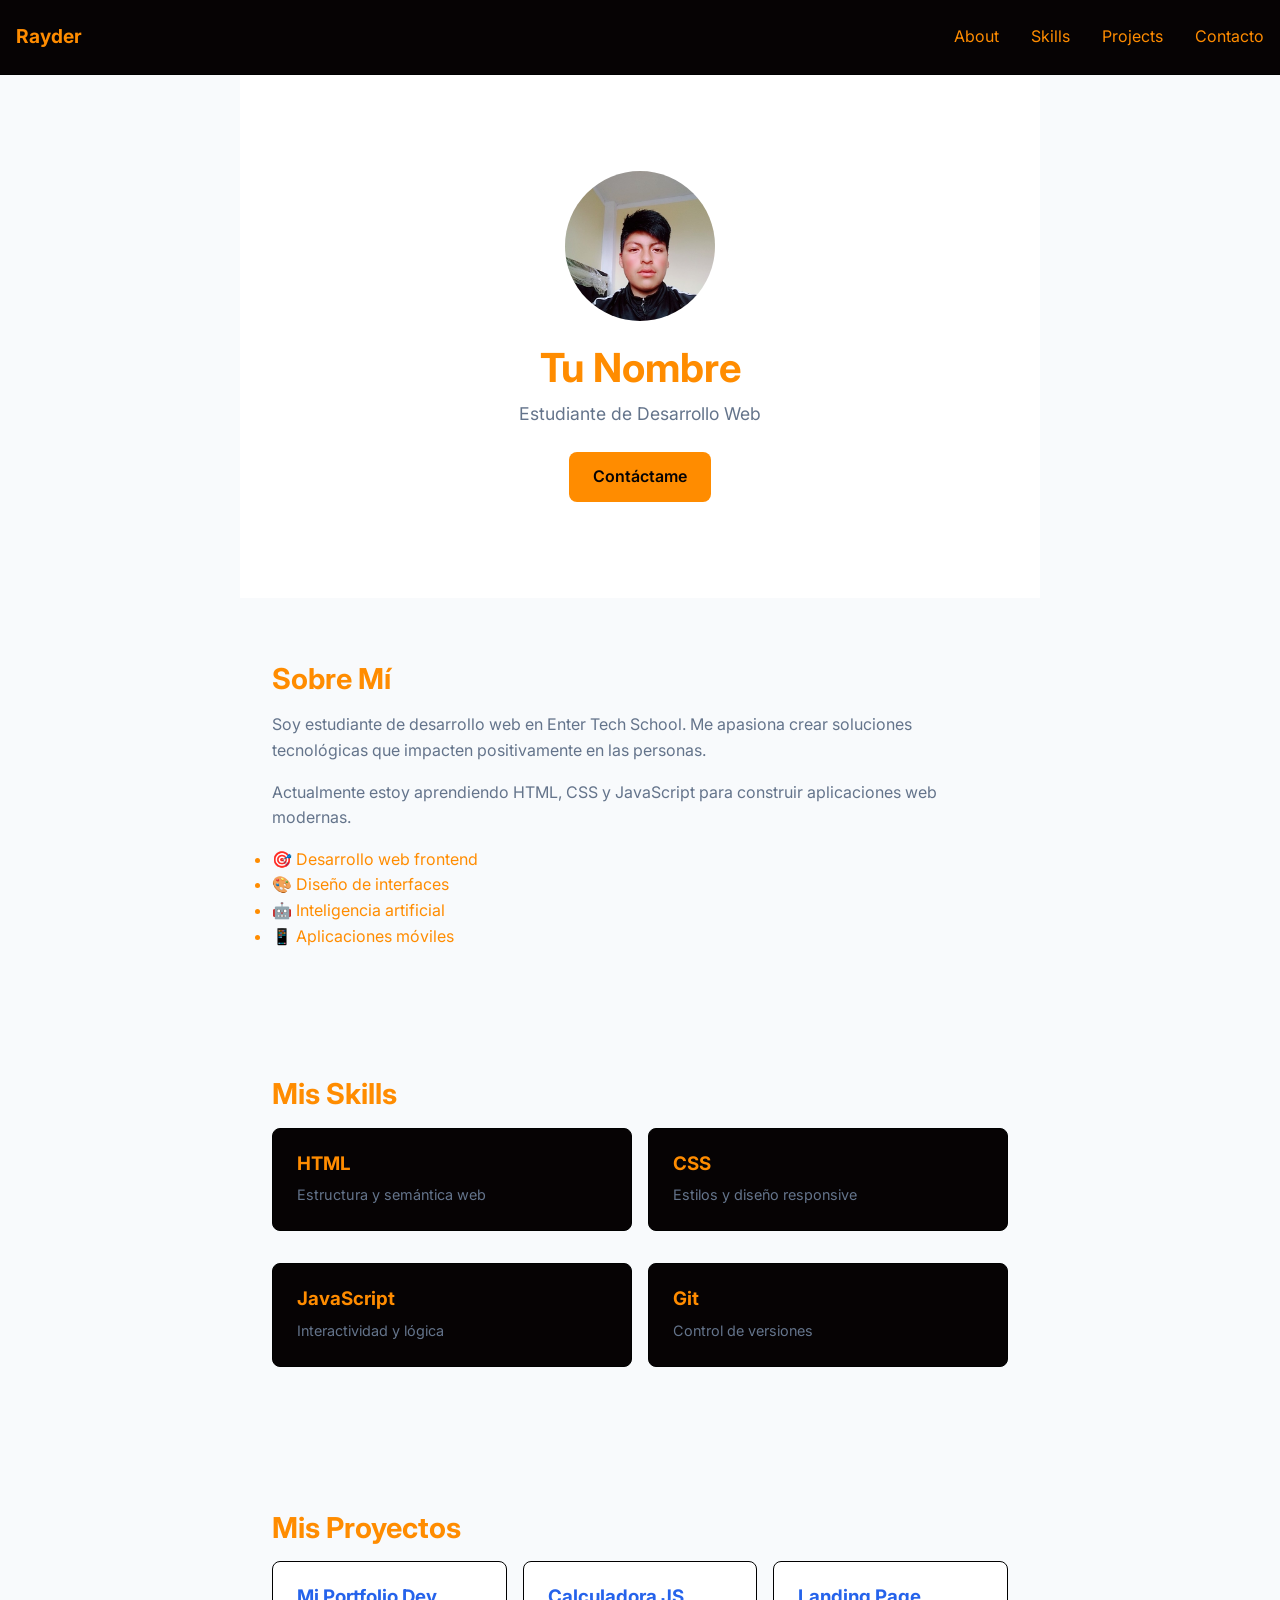
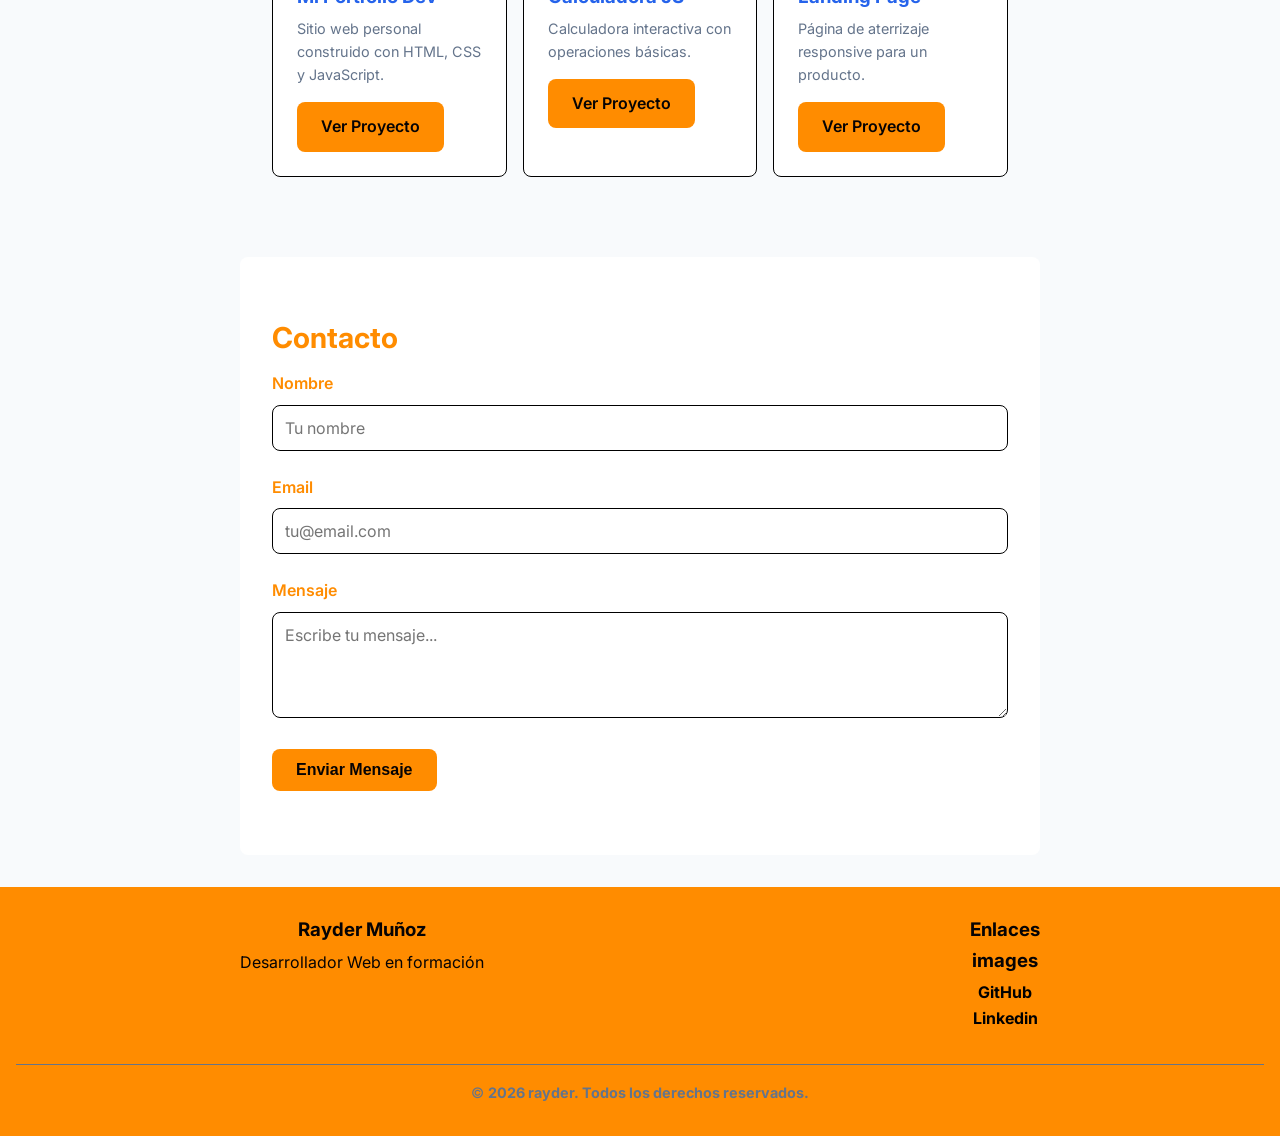
==== index.html @ 5536285d "primer commit" ====
<!DOCTYPE html>
<html lang="es">

<head>
    <meta charset="UTF-8">
    <meta name="viewport" content="width=device-width, initial-scale=1.0">
    <title>Mi Portfolio </title>
    <!-- Google Fonts -->
    <link href="https://fonts.googleapis.com/css2?family=Inter:wght@400;600;700&display=swap" rel="stylesheet">
    <!-- Estilos -->
    <link rel="stylesheet" href="styles.css">
</head>

<body>
    <!-- El contenido va aquí -->
    <nav id="baner"> <!-- nav viene de navegacion -->
        <div class="nav-brand">Rayder</div> 
        <!-- agregar un botón a la página -->
        <button class="nav-toggle" aria-label="Abrir menú">☰</button>
        <!-- ul - Unordered list -->
        <!-- ol - Ordered list -->
        <!-- lista desordenada -->
        <ul class="nav-links">
            <!-- li - List item -->
            <li><a href="#about">About</a></li>
            <!-- a - anchor -->
            <li><a href="#skills">Skills</a></li> 
            <li><a href="#projects">Projects</a></li>
            <li><a href="#contact">Contacto</a></li>
        </ul>
    </nav>

    <section id="hero">
        <!-- img - imagen -->
        <img src="foto.jpg" alt="Foto" class="hero-img">
        <!-- h1 (h) Heading -->
        <!-- h1 ... h6. h1 - h3 -->
        <h1>Tu Nombre</h1>
        <!-- p - paragraph -->
        <p class="hero-subtitle">Estudiante de Desarrollo Web</p>
        <a href="#contact" class="btn">Contáctame</a>
    </section>

    <!-- About -->
    <section id="about">
        <!-- h2 - subtitulo -->
        <h2>Sobre Mí</h2>
        <!-- parrafos -->
        <p>
            Soy estudiante de desarrollo web en Enter Tech School.
            Me apasiona crear soluciones tecnológicas que impacten
            positivamente en las personas.
        </p>
        <p>
            Actualmente estoy aprendiendo HTML, CSS y JavaScript
            para construir aplicaciones web modernas.
        </p>
        <!-- lista desordenada -->
        <ul class="about-interests">
            <!-- list iteam -->
            <li>🎯 Desarrollo web frontend</li>
            <li>🎨 Diseño de interfaces</li>
            <li>🤖 Inteligencia artificial</li>
            <li>📱 Aplicaciones móviles</li>
        </ul>
    </section>

    <!-- Skills -->
    <section id="skills">
        <!-- id: SOLO PUEDE EXISTIR UNO -->
        <!-- class: Puede haber más de uno -->
        <h2>Mis Skills</h2>
        <div class="skills-container">
            <div class="skill-card">
                <h3 id="def">HTML</h3>
                <p>Estructura y semántica web</p>
            </div>
            <div class="skill-card">
                <h3>CSS</h3>
                <p>Estilos y diseño responsive</p>
            </div>
            <div class="skill-card">
                <h3>JavaScript</h3>
                <p>Interactividad y lógica</p>
            </div>
            <div class="skill-card">
                <h3>Git</h3>
                <p>Control de versiones</p>
            </div>
        </div>
    </section>

    <!-- Projects -->
    <section id="projects">
        <h2>Mis Proyectos</h2>
        <div class="projects-container">
            <article class="project-card">
                <h3>Mi Portfolio Dev</h3>
                <p>Sitio web personal construido con HTML, CSS y JavaScript.</p>
                <a href="#" class="btn">Ver Proyecto</a>
            </article>
            <article class="project-card">
                <h3>Calculadora JS</h3>
                <p>Calculadora interactiva con operaciones básicas.</p>
                <a href="#" class="btn">Ver Proyecto</a>
            </article>
            <article class="project-card">
                <h3>Landing Page</h3>
                <p>Página de aterrizaje responsive para un producto.</p>
                <a href="#" class="btn">Ver Proyecto</a>
            </article>
        </div>
    </section>

    <!-- Contact -->
    <section id="contact">
        <h2>Contacto</h2>
        <form id="contact-form" class="rojo azul verde">
            <div class="form-group">
                <label for="nombre">Nombre</label>
                <input type="text" id="nombre" name="nombre" placeholder="Tu nombre" required>
            </div>
            <div class="form-group">
                <label for="email">Email</label>
                <input type="email" id="email" name="email" placeholder="tu@email.com" required>
            </div>
            <div class="form-group">
                <label for="mensaje">Mensaje</label>
                <textarea id="mensaje" name="mensaje" rows="4" placeholder="Escribe tu mensaje..." required></textarea>
            </div>
            <button type="submit" class="btn">Enviar Mensaje</button>
            <p id="form-feedback" class="form-feedback"></p>
        </form>
    </section>

    <footer>
        <div class="footer-content">
            <div class="footer-section">
                <h3>Rayder Muñoz</h3>
                <p>Desarrollador Web en formación</p>
            </div>
            <div class="footer-section">
                <h3>Enlaces</h3>
                <h3>images</h3>
                <ul>
                    <li><a href="https://github.com/TU-USUARIO" target="_blank"><b>GitHub</b></a></li>
                    <li><a href="https://linkedin.com/in/TU-USUARIO" target="_blank"><b>Linkedin</b></a></li>
                </ul>
            </div>
        </div>
        <p class="footer-copy">&copy; <b> 2026 rayder. Todos los derechos reservados.</b></p>
    </footer>
    <script src="script.js"></script>
</body>

</html>
---- styles.css ----
:root {
    --color-primary: #FF8C00;
    --color-primary-dark: #1d4ed8;
    --color-bg: #f8fafc;
    --color-text: #FF8C00;
    --color-text-light: #64748b;
    --color-white: #060304;
    --color-border: #000;
    --font-main: 'Inter', sans-serif;
}

/* Reset */
* {
    margin: 0;
    padding: 0;
    box-sizing: border-box;
}

html {
    scroll-behavior: smooth;
}

/* Base */
body {
    font-family: var(--font-main);
    line-height: 1.6;
    color: var(--color-text);
    background-color: var(--color-bg);
}

#baner {
    background-color: #060304;
}

a {
    text-decoration: none;
    color: var(--color-primary);
}

h1,
h2,
h3 {
    line-height: 1.2;
}

img {
    max-width: 100%;
    height: auto;
}

/* Nav */
nav {
    background-color: var(--color-white);
    padding: 1rem;
    display: flex;
    justify-content: space-between;
    align-items: center;
    border-bottom: 1px solid var(--color-border);
    position: sticky;
    top: 0;
    z-index: 100;
}

.nav-brand {
    font-weight: 700;
    font-size: 1.2rem;
    color: var(--color-primary);
}

.nav-toggle {
    background: none;
    border: none;
    font-size: 1.5rem;
    cursor: pointer;
    display: block;
}

.nav-links {
    display: none;
    list-style: none;
    position: absolute;
    top: 100%;
    left: 0;
    right: 0;
    background-color: var(--color-white);
    border-bottom: 1px solid var(--color-border);
    padding: 1rem;
}

.nav-links.active {
    display: flex;
    flex-direction: column;
    gap: 0.5rem;
}

.nav-links a {
    color: var(--color-text);
    padding: 0.5rem 0;
    display: block;
}

/* Hero */
#hero {
    text-align: center;
    padding: 4rem 1rem;
    background-color: #ffffff;
}

.hero-img {
    width: 150px;
    height: 150px;
    border-radius: 50%;
    object-fit: cover;
    margin-bottom: 1rem;
}

#hero h1 {
    font-size: 2rem;
    margin-bottom: 0.5rem;
}

.hero-subtitle {
    color: var(--color-text-light);
    font-size: 1.1rem;
    margin-bottom: 1.5rem;
}

.btn {
    display: inline-block;
    background-color: var(--color-primary);
    color: var(--color-white);
    padding: 0.75rem 1.5rem;
    border: none;
    border-radius: 0.5rem;
    font-size: 1rem;
    font-weight: 600;
    cursor: pointer;
    transition: background-color 0.3s ease;
}

.btn:hover {
    background-color: var(--color-primary-dark);
}

/* Secciones */
section {
    padding: 3rem 1rem;
    max-width: 800px;
    margin: 0 auto;
}

section h2 {
    font-size: 1.8rem;
    margin-bottom: 1rem;
}

#about p {
    margin-bottom: 1rem;
    color: var(--color-text-light);
}

/* Skills */
.skills-container {
    margin-top: 1rem;
}

.skill-card {
    background-color: var(--color-white);
    border: 1px solid var(--color-border);
    border-radius: 0.5rem;
    padding: 1.5rem;
    margin-bottom: 1rem;
}

.skill-card h3 {
    color: var(--color-primary);
    margin-bottom: 0.5rem;
}

.skill-card p {
    color: var(--color-text-light);
    font-size: 0.9rem;
}

/* Projects */
.project-card {
    background-color: #ffffff;
    border: 1px solid var(--color-border);
    border-radius: 0.5rem;
    padding: 1.5rem;
    margin-bottom: 1rem;
}

.project-card h3 {
    color: #2563eb;
    margin-bottom: 0.5rem;
}

.project-card p {
    color: var(--color-text-light);
    font-size: 0.9rem;
    margin-bottom: 1rem;
}

/* Contact */
#contact {
    background-color: #ffffff;
    border-radius: 0.5rem;
}

.form-group {
    margin-bottom: 1.5rem;
}

.form-group label {
    display: block;
    margin-bottom: 0.5rem;
    font-weight: 600;
}

.form-group input,
.form-group textarea {
    width: 100%;
    padding: 0.75rem;
    border: 1px solid var(--color-border);
    border-radius: 0.5rem;
    font-family: 'Inter', sans-serif;
    font-size: 1rem;
}

/* Footer */
footer {
    background-color: #1e293b;
    color: #ffffff;
    padding: 2rem 1rem;
    margin-top: 2rem;
    text-align: center;
}

footer a {
    color: var(--color-border);
}

.skills-container,
.projects-container {
    display: flex;
    flex-wrap: wrap;
    gap: 1rem;
    margin-top: 1rem;
}

.skill-card,
.project-card {
    flex: 1 1 100%;
}

.skill-card {
    flex: 1 1 calc(50% - 1rem);
}

.project-card {
    flex: 1 1 calc(33.333% - 1rem);
}

/* Footer */
footer {
    background-color: var(--color-text);
    color: var(--color-white);
    padding: 2rem 1rem;
    margin-top: 2rem;
}

.footer-content {
    max-width: 800px;
    margin: 0 auto;
}

.footer-section {
    margin-bottom: 1.5rem;
}

.footer-section h3 {
    margin-bottom: 0.5rem;
}

.footer-section ul {
    list-style: none;
}

.footer-section a {
    color: var(--color-border);
}

.footer-copy {
    text-align: center;
    margin-top: 2rem;
    padding-top: 1rem;
    border-top: 1px solid var(--color-text-light);
    color: var(--color-text-light);
    font-size: 0.9rem;
}


/* =========================
   RESPONSIVE (min-width: 768px)
   ========================= */
@media (min-width: 768px) {

    /* Nav horizontal en desktop */
    .nav-toggle {
        display: none;
    }

    .nav-links {
        display: flex;
        position: static;
        flex-direction: row;
        gap: 2rem;
        padding: 0;
        border: none;
        background: transparent;
    }

    .nav-links a:hover {
        color: var(--color-primary);
    }

    .footer-content {
        display: flex;
        justify-content: space-between;
        gap: 2rem;
    }

    .footer-section {
        margin-bottom: 0;
    }

    #hero {
        padding: 6rem 2rem;
    }

    #hero h1 {
        font-size: 2.5rem;
    }

    /* Secciones más anchas */
    section {
        padding: 4rem 2rem;
    }
}
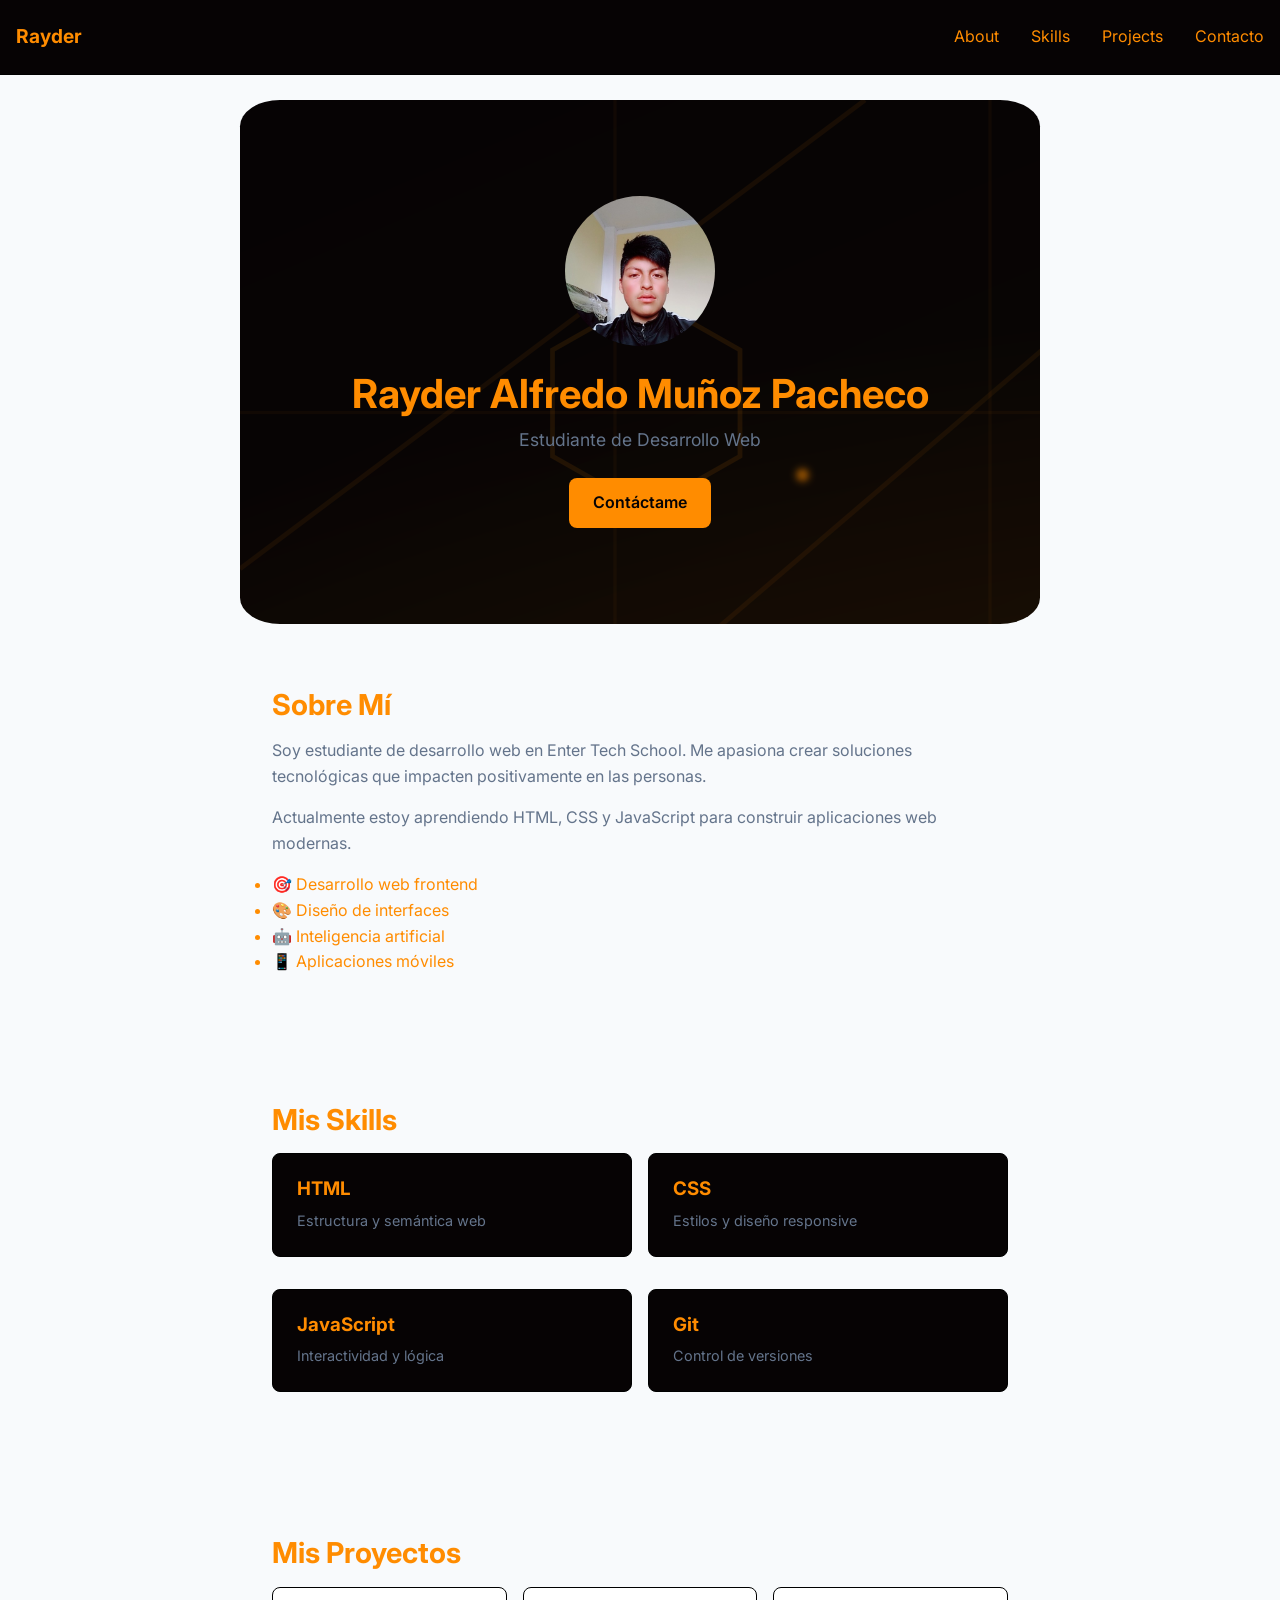
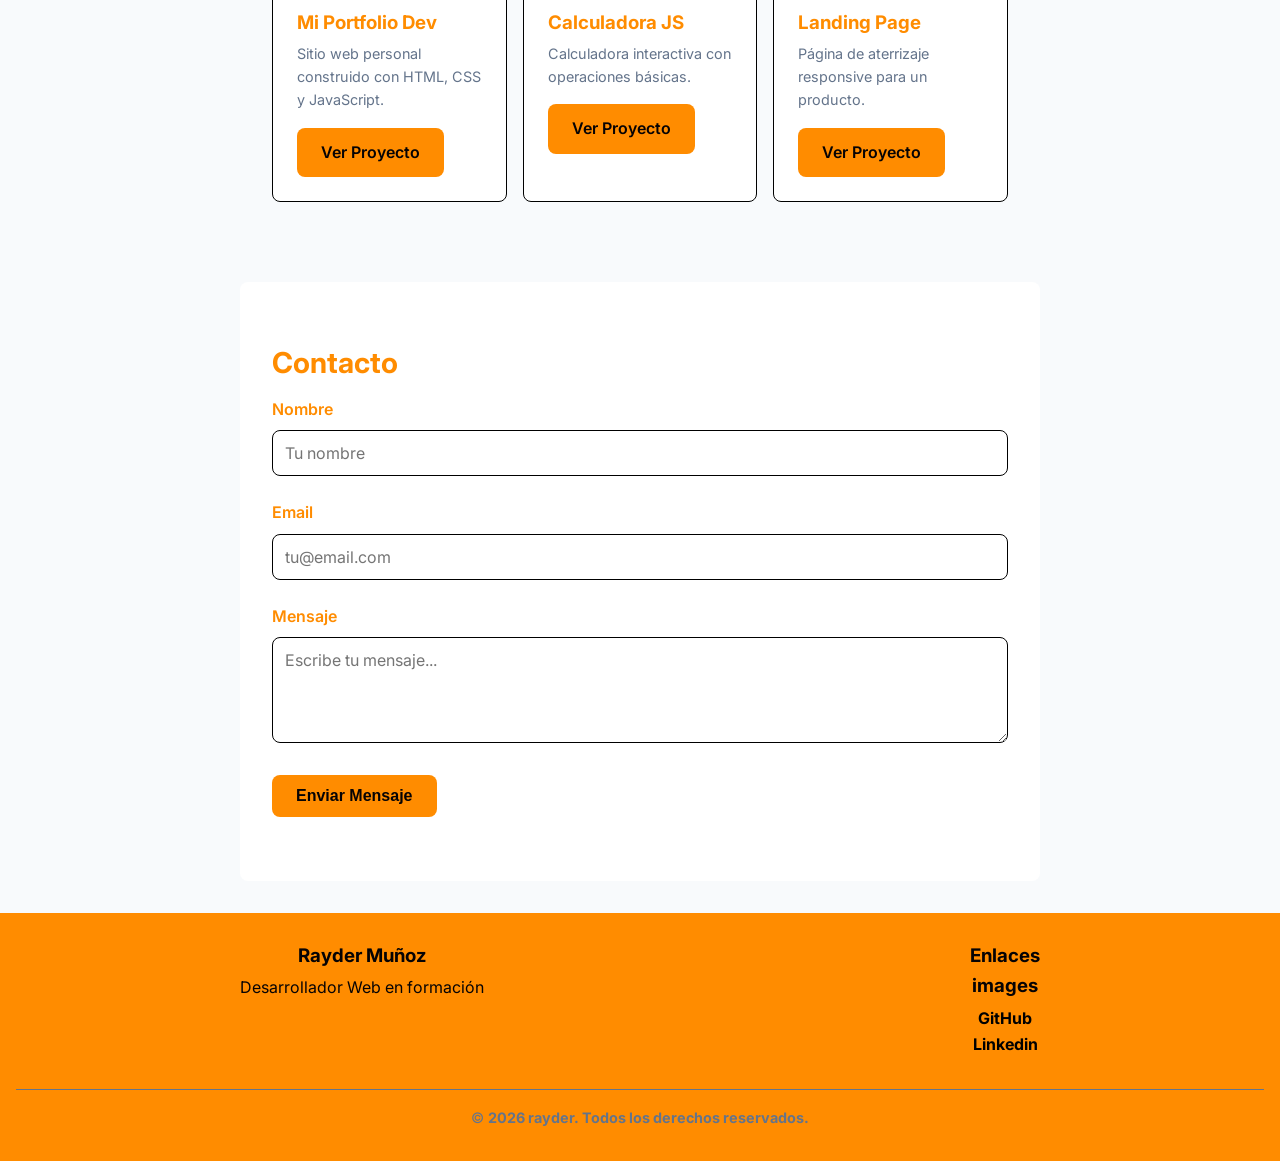
==== commit b6a45c68: "atualizacion 2" ====
--- a/index.html
+++ b/index.html
@@ -29,13 +29,15 @@
             <li><a href="#contact">Contacto</a></li>
         </ul>
     </nav>
+    <br>
+
 
     <section id="hero">
         <!-- img - imagen -->
         <img src="foto.jpg" alt="Foto" class="hero-img">
         <!-- h1 (h) Heading -->
         <!-- h1 ... h6. h1 - h3 -->
-        <h1>Tu Nombre</h1>
+        <h1>Rayder Alfredo Muñoz Pacheco</h1>
         <!-- p - paragraph -->
         <p class="hero-subtitle">Estudiante de Desarrollo Web</p>
         <a href="#contact" class="btn">Contáctame</a>
--- a/styles.css
+++ b/styles.css
@@ -1,6 +1,6 @@
 :root {
     --color-primary: #FF8C00;
-    --color-primary-dark: #1d4ed8;
+    --color-primary-dark: #9ba8b9;
     --color-bg: #f8fafc;
     --color-text: #FF8C00;
     --color-text-light: #64748b;
@@ -103,7 +103,8 @@
 #hero {
     text-align: center;
     padding: 4rem 1rem;
-    background-color: #ffffff;
+    background-image: url('hero-bg.png');
+    border-radius: 5%;
 }
 
 .hero-img {
@@ -192,7 +193,7 @@
 }
 
 .project-card h3 {
-    color: #2563eb;
+    color: #FF8C00;
     margin-bottom: 0.5rem;
 }
 
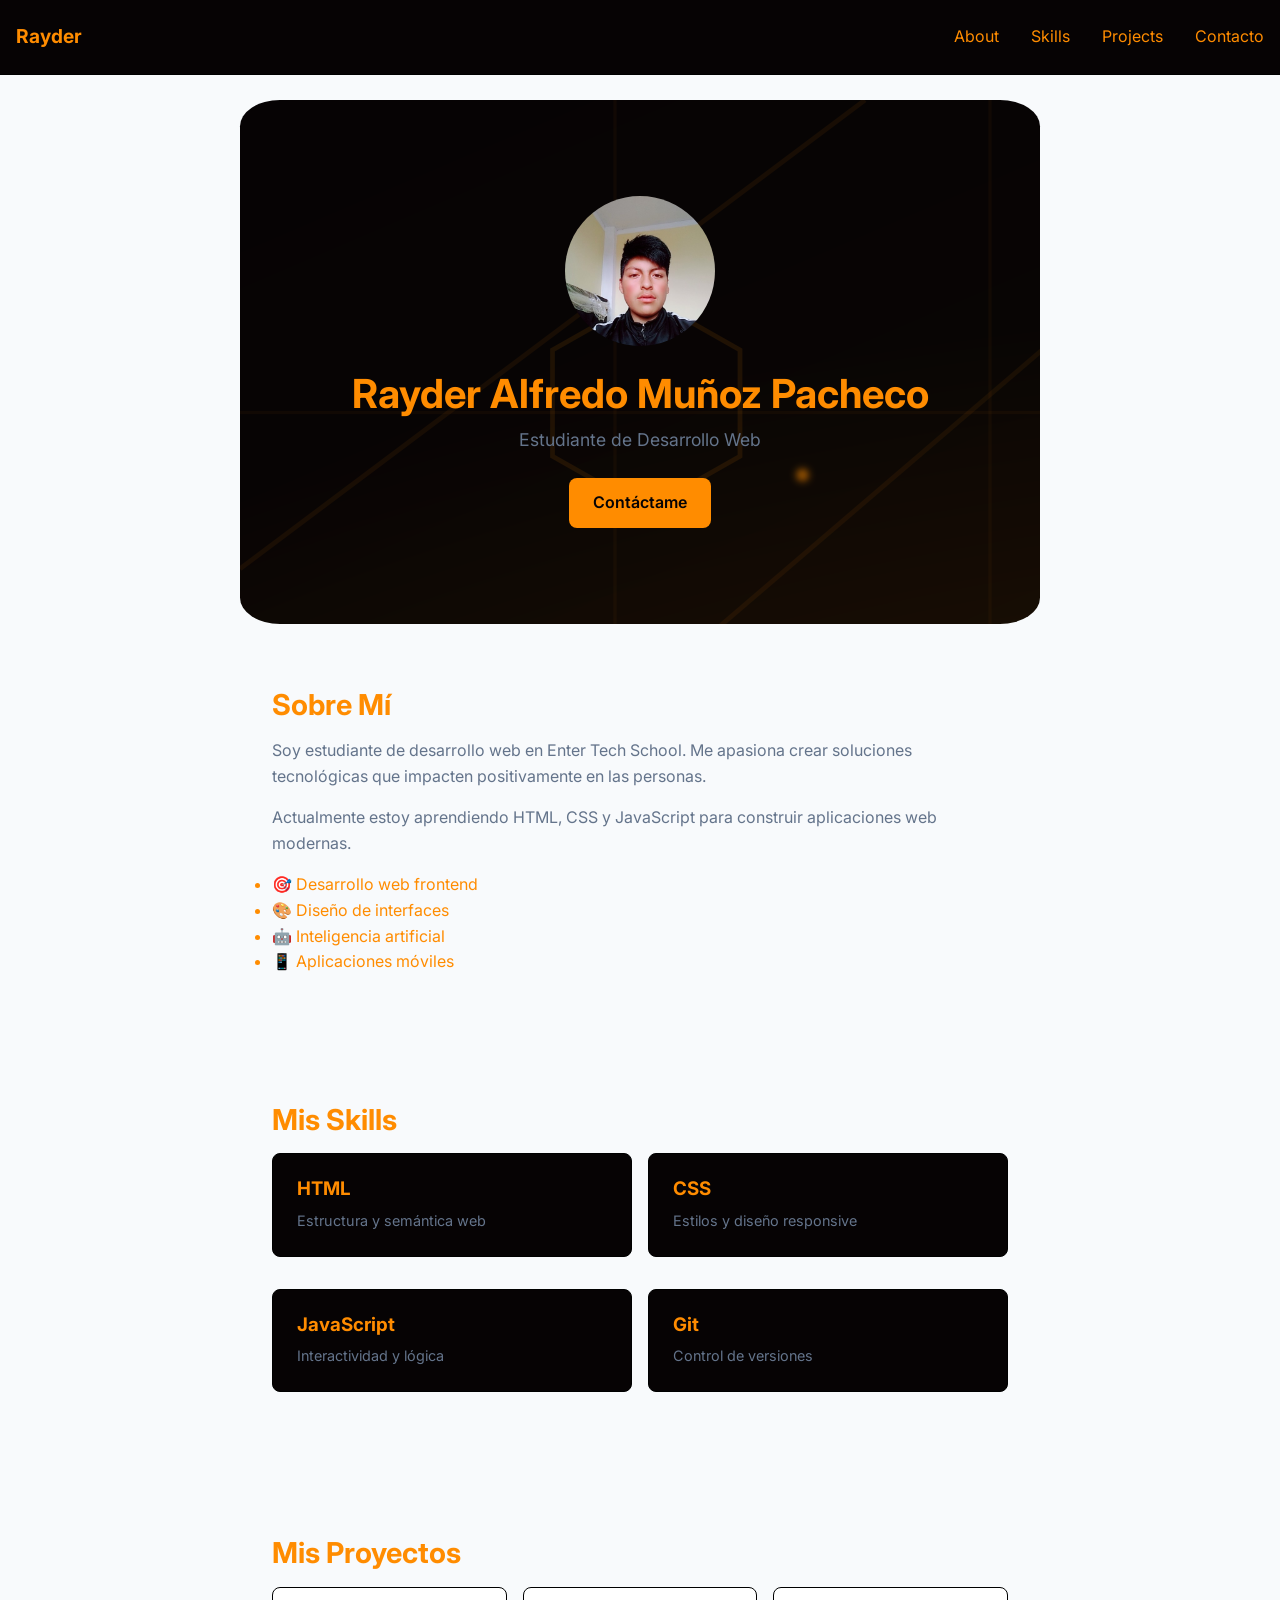
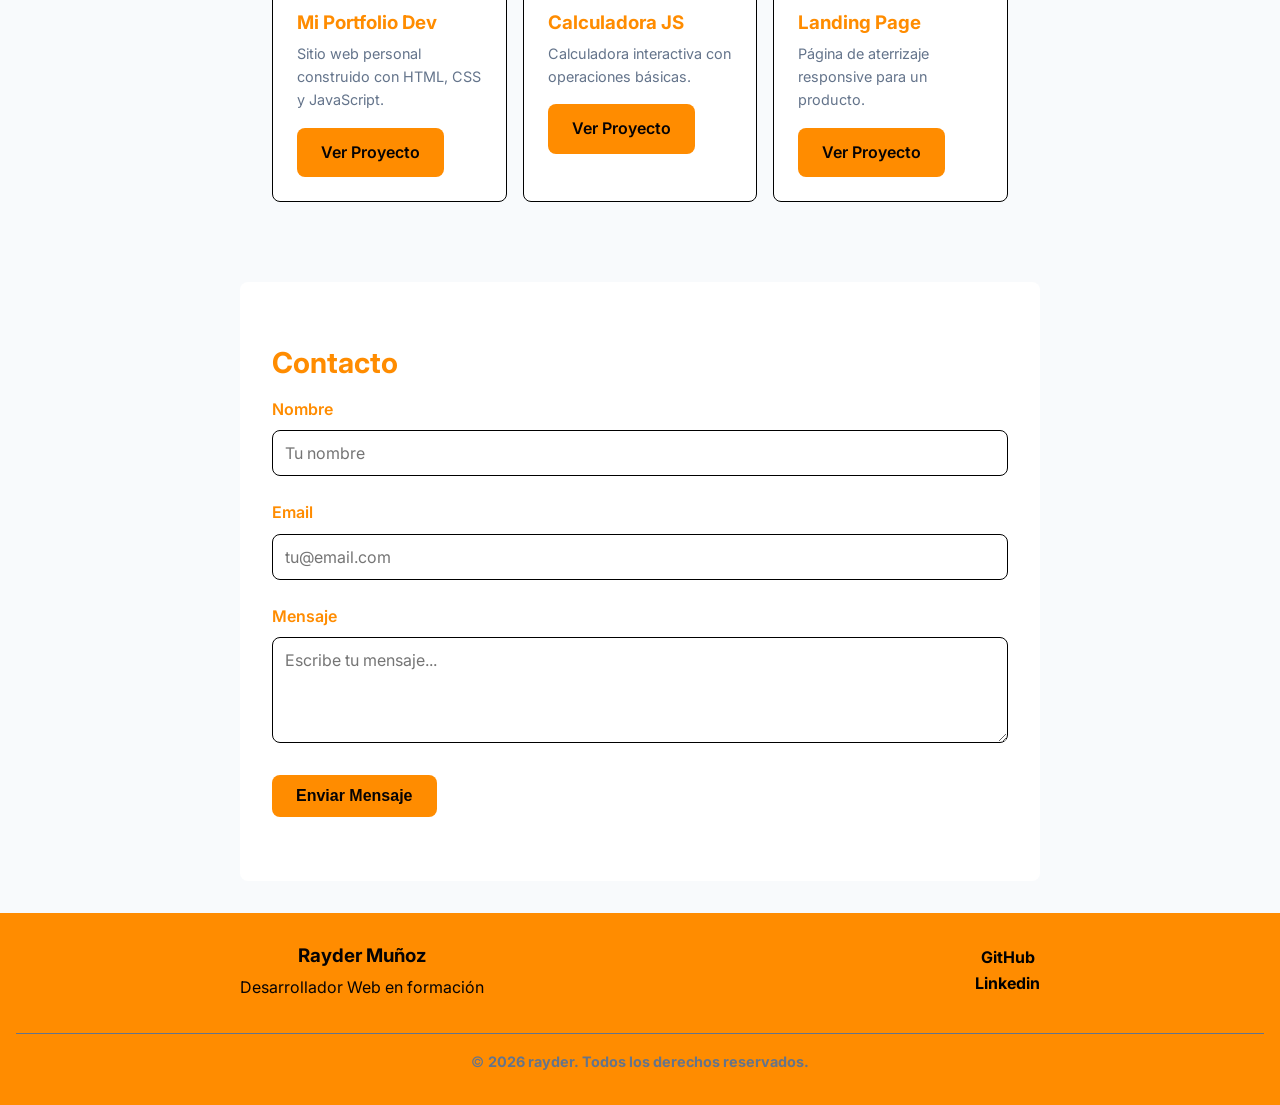
==== commit e7309ab4: "atualizacion 4" ====
--- a/index.html
+++ b/index.html
@@ -142,8 +142,6 @@
                 <p>Desarrollador Web en formación</p>
             </div>
             <div class="footer-section">
-                <h3>Enlaces</h3>
-                <h3>images</h3>
                 <ul>
                     <li><a href="https://github.com/TU-USUARIO" target="_blank"><b>GitHub</b></a></li>
                     <li><a href="https://linkedin.com/in/TU-USUARIO" target="_blank"><b>Linkedin</b></a></li>
